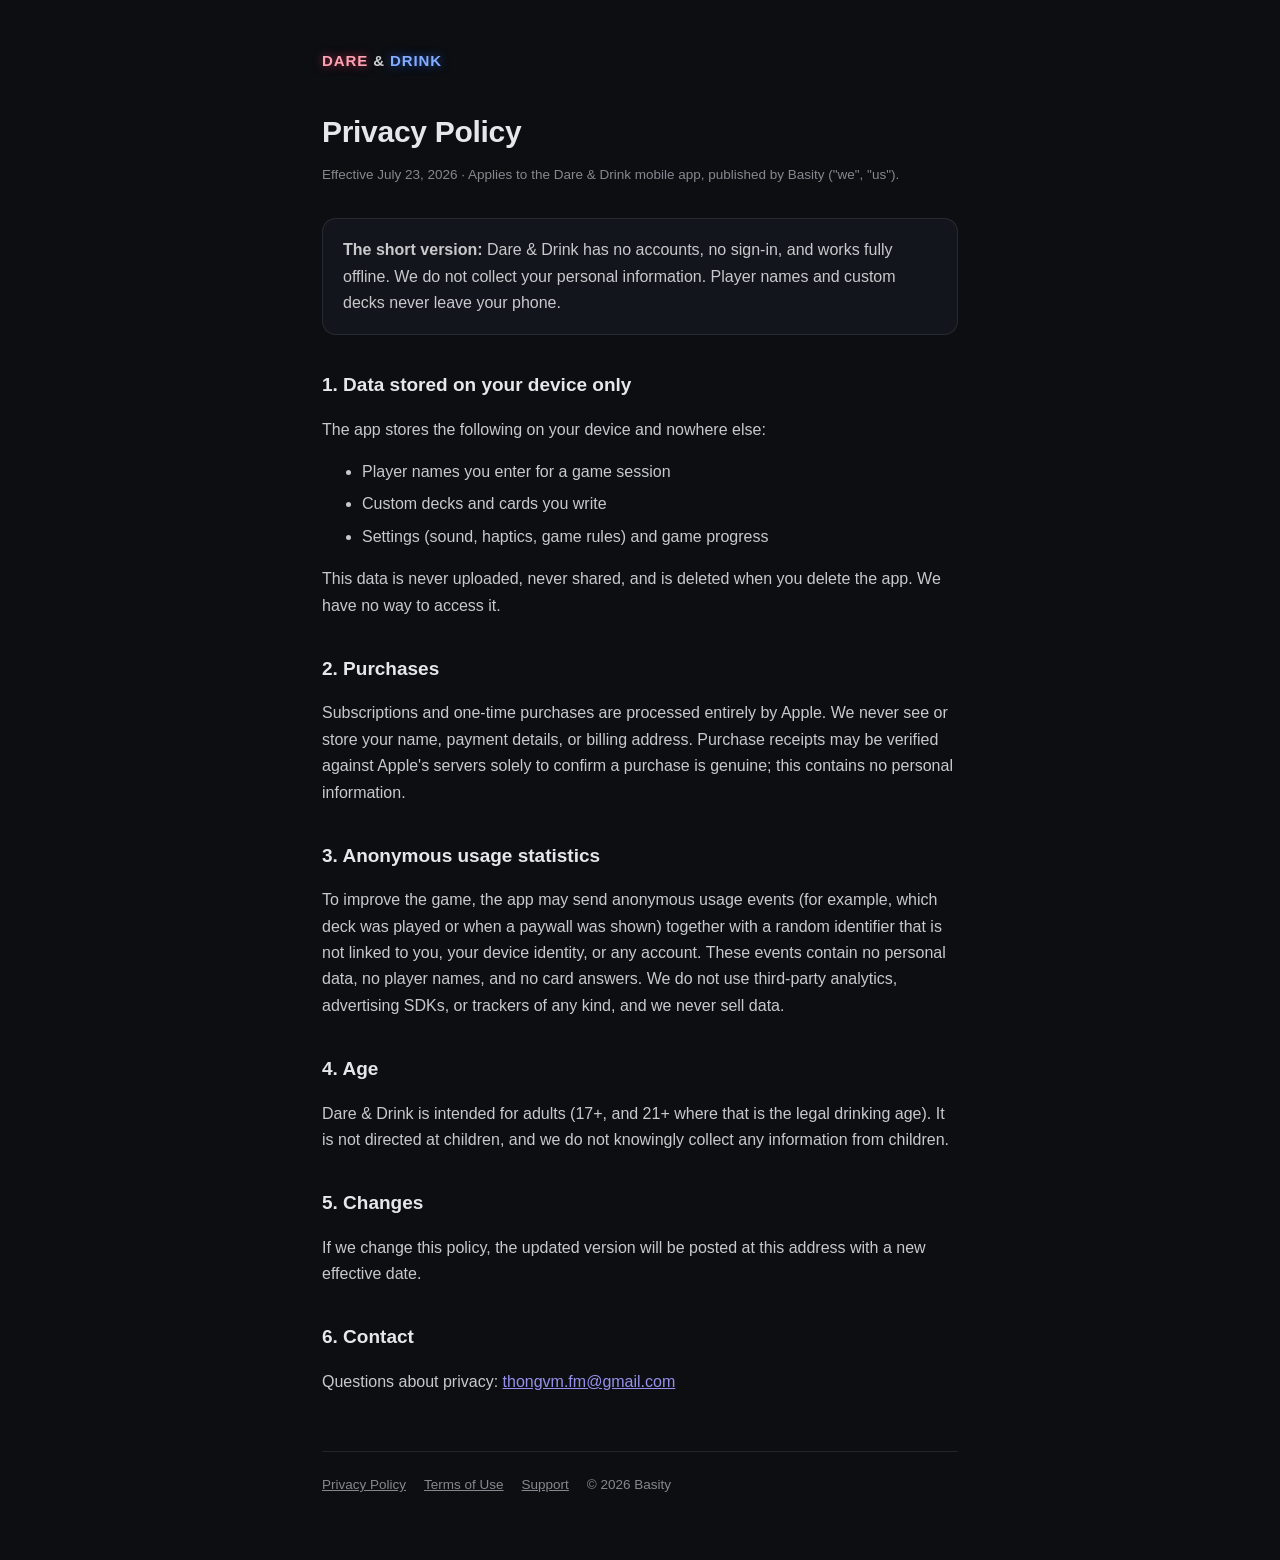
==== privacy/index.html @ f2ae45ce "site: privacy, terms, support pages" ====
<!doctype html>
<html lang="en">
<head>
<meta charset="utf-8">
<meta name="viewport" content="width=device-width, initial-scale=1">
<title>Privacy Policy — Dare &amp; Drink</title>
<link rel="stylesheet" href="/_style.css">
</head>
<body>
<div class="wrap">
  <header class="site">
    <a class="brand" href="/"><span class="d">DARE</span> <span class="amp">&amp;</span> <span class="k">DRINK</span></a>
  </header>

  <h1>Privacy Policy</h1>
  <p class="meta">Effective July 23, 2026 · Applies to the Dare &amp; Drink mobile app, published by Basity ("we", "us").</p>

  <div class="card">
    <p style="margin:0"><strong>The short version:</strong> Dare &amp; Drink has no
    accounts, no sign-in, and works fully offline. We do not collect your
    personal information. Player names and custom decks never leave your phone.</p>
  </div>

  <h2>1. Data stored on your device only</h2>
  <p>The app stores the following on your device and nowhere else:</p>
  <ul>
    <li>Player names you enter for a game session</li>
    <li>Custom decks and cards you write</li>
    <li>Settings (sound, haptics, game rules) and game progress</li>
  </ul>
  <p>This data is never uploaded, never shared, and is deleted when you delete
  the app. We have no way to access it.</p>

  <h2>2. Purchases</h2>
  <p>Subscriptions and one-time purchases are processed entirely by Apple. We
  never see or store your name, payment details, or billing address. Purchase
  receipts may be verified against Apple's servers solely to confirm a purchase
  is genuine; this contains no personal information.</p>

  <h2>3. Anonymous usage statistics</h2>
  <p>To improve the game, the app may send anonymous usage events (for example,
  which deck was played or when a paywall was shown) together with a random
  identifier that is not linked to you, your device identity, or any account.
  These events contain no personal data, no player names, and no card answers.
  We do not use third-party analytics, advertising SDKs, or trackers of any
  kind, and we never sell data.</p>

  <h2>4. Age</h2>
  <p>Dare &amp; Drink is intended for adults (17+, and 21+ where that is the
  legal drinking age). It is not directed at children, and we do not knowingly
  collect any information from children.</p>

  <h2>5. Changes</h2>
  <p>If we change this policy, the updated version will be posted at this
  address with a new effective date.</p>

  <h2>6. Contact</h2>
  <p>Questions about privacy: <a href="mailto:thongvm.fm@gmail.com">thongvm.fm@gmail.com</a></p>

  <footer class="site">
    <a href="/privacy/">Privacy Policy</a>
    <a href="/terms/">Terms of Use</a>
    <a href="/support/">Support</a>
    <span>© 2026 Basity</span>
  </footer>
</div>
</body>
</html>
---- _style.css ----
/* Basity.net — shared style (Dare & Drink legal pages) */
:root { color-scheme: dark; }
* { box-sizing: border-box; }
body {
  margin: 0; background: #0c0e12; color: #e7e7e9;
  font: 16px/1.65 -apple-system, BlinkMacSystemFont, "Segoe UI", Roboto, sans-serif;
}
.wrap { max-width: 680px; margin: 0 auto; padding: 48px 22px 64px; }
header.site { margin-bottom: 40px; }
.brand { font-weight: 700; letter-spacing: .06em; font-size: 15px; text-decoration: none; }
.brand .d { color: #fea2b3; text-shadow: 0 0 10px rgba(245,61,104,.6); }
.brand .amp { color: rgba(255,255,255,.8); }
.brand .k { color: #83adff; text-shadow: 0 0 10px rgba(41,112,254,.6); }
h1 { font-size: 30px; line-height: 1.2; margin: 0 0 6px; letter-spacing: -.01em; }
.meta { color: #85888e; font-size: 13.5px; margin-bottom: 32px; }
h2 { font-size: 19px; margin: 34px 0 10px; }
p, li { color: #c9c9cd; }
li { margin: 6px 0; }
a { color: #9591eb; }
.card {
  background: #12151b; border: 1px solid rgba(55,58,65,.6);
  border-radius: 14px; padding: 18px 20px; margin: 18px 0;
}
footer.site {
  margin-top: 56px; padding-top: 22px; font-size: 13.5px; color: #85888e;
  border-top: 1px solid rgba(55,58,65,.5);
  display: flex; gap: 18px; flex-wrap: wrap;
}
footer.site a { color: #85888e; }
.note { font-size: 13.5px; color: #85888e; }
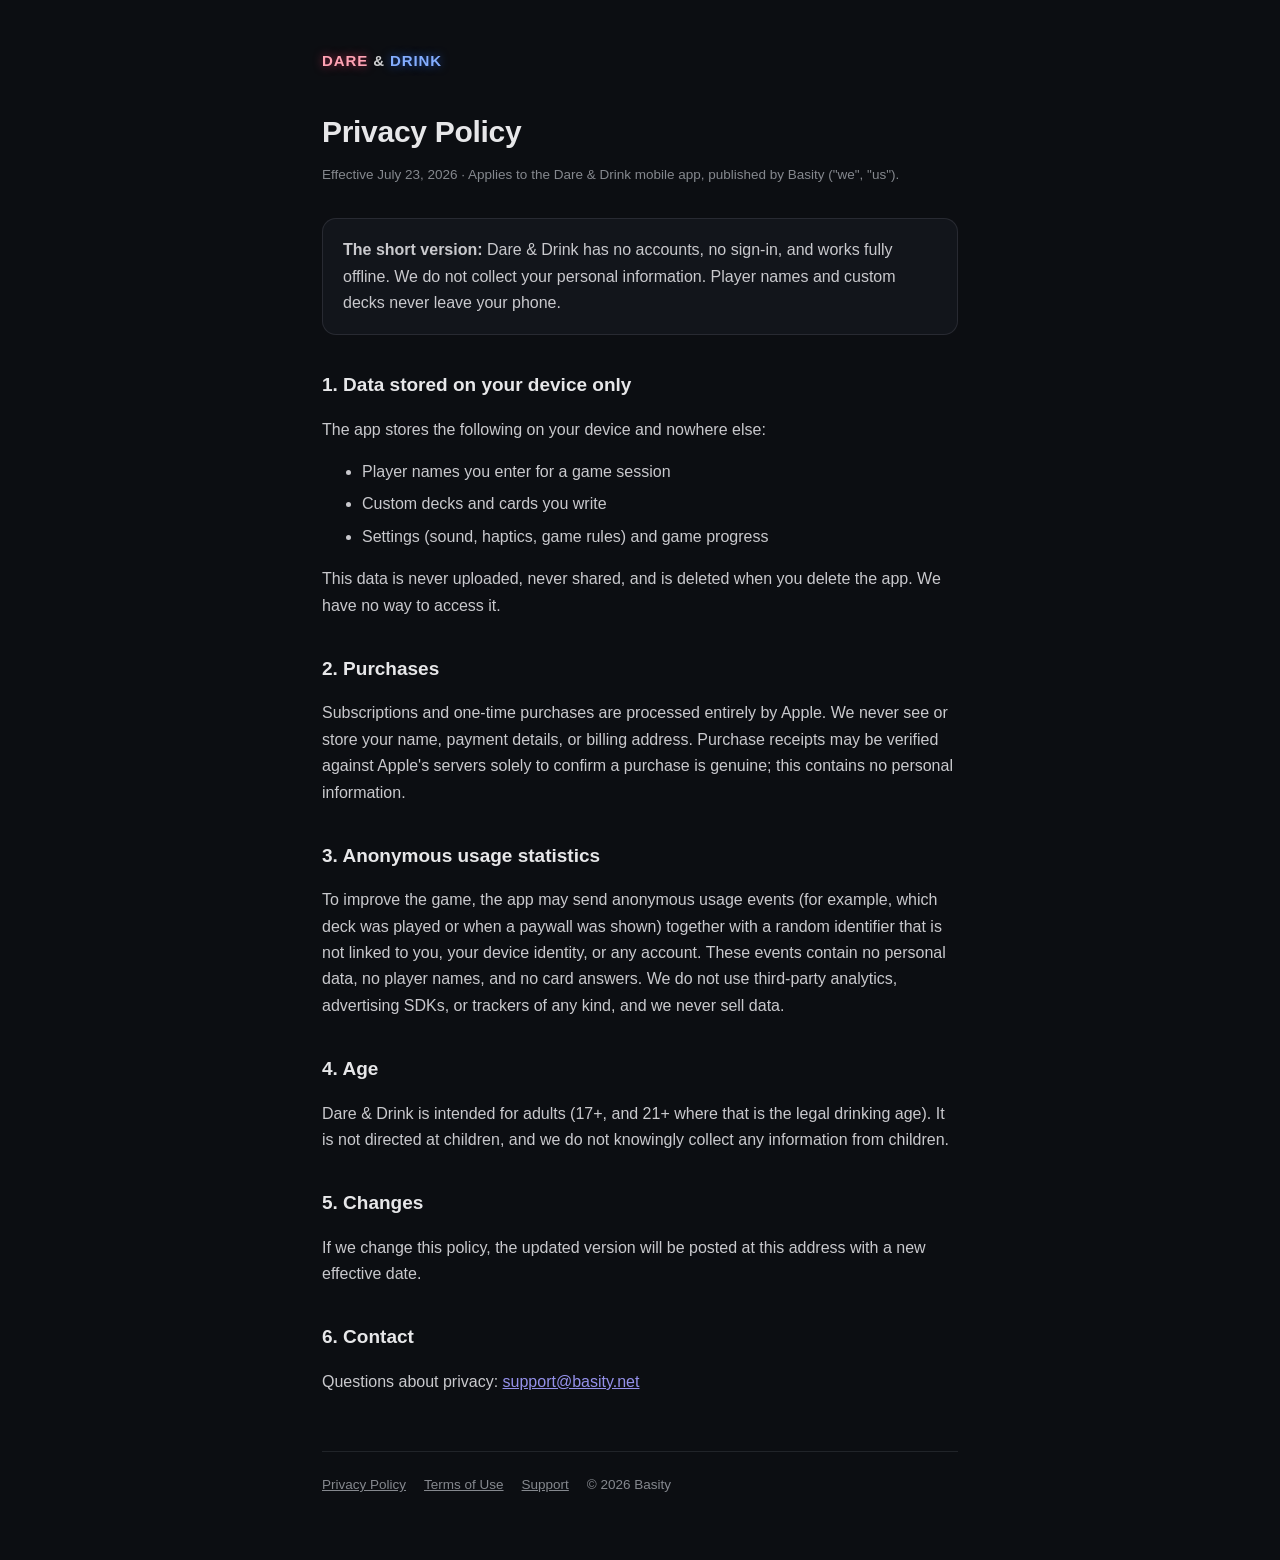
==== commit 815b5d00: "site: support email → support@basity.net" ====
--- a/privacy/index.html
+++ b/privacy/index.html
@@ -55,7 +55,7 @@
   address with a new effective date.</p>
 
   <h2>6. Contact</h2>
-  <p>Questions about privacy: <a href="mailto:thongvm.fm@gmail.com">thongvm.fm@gmail.com</a></p>
+  <p>Questions about privacy: <a href="mailto:support@basity.net">support@basity.net</a></p>
 
   <footer class="site">
     <a href="/privacy/">Privacy Policy</a>
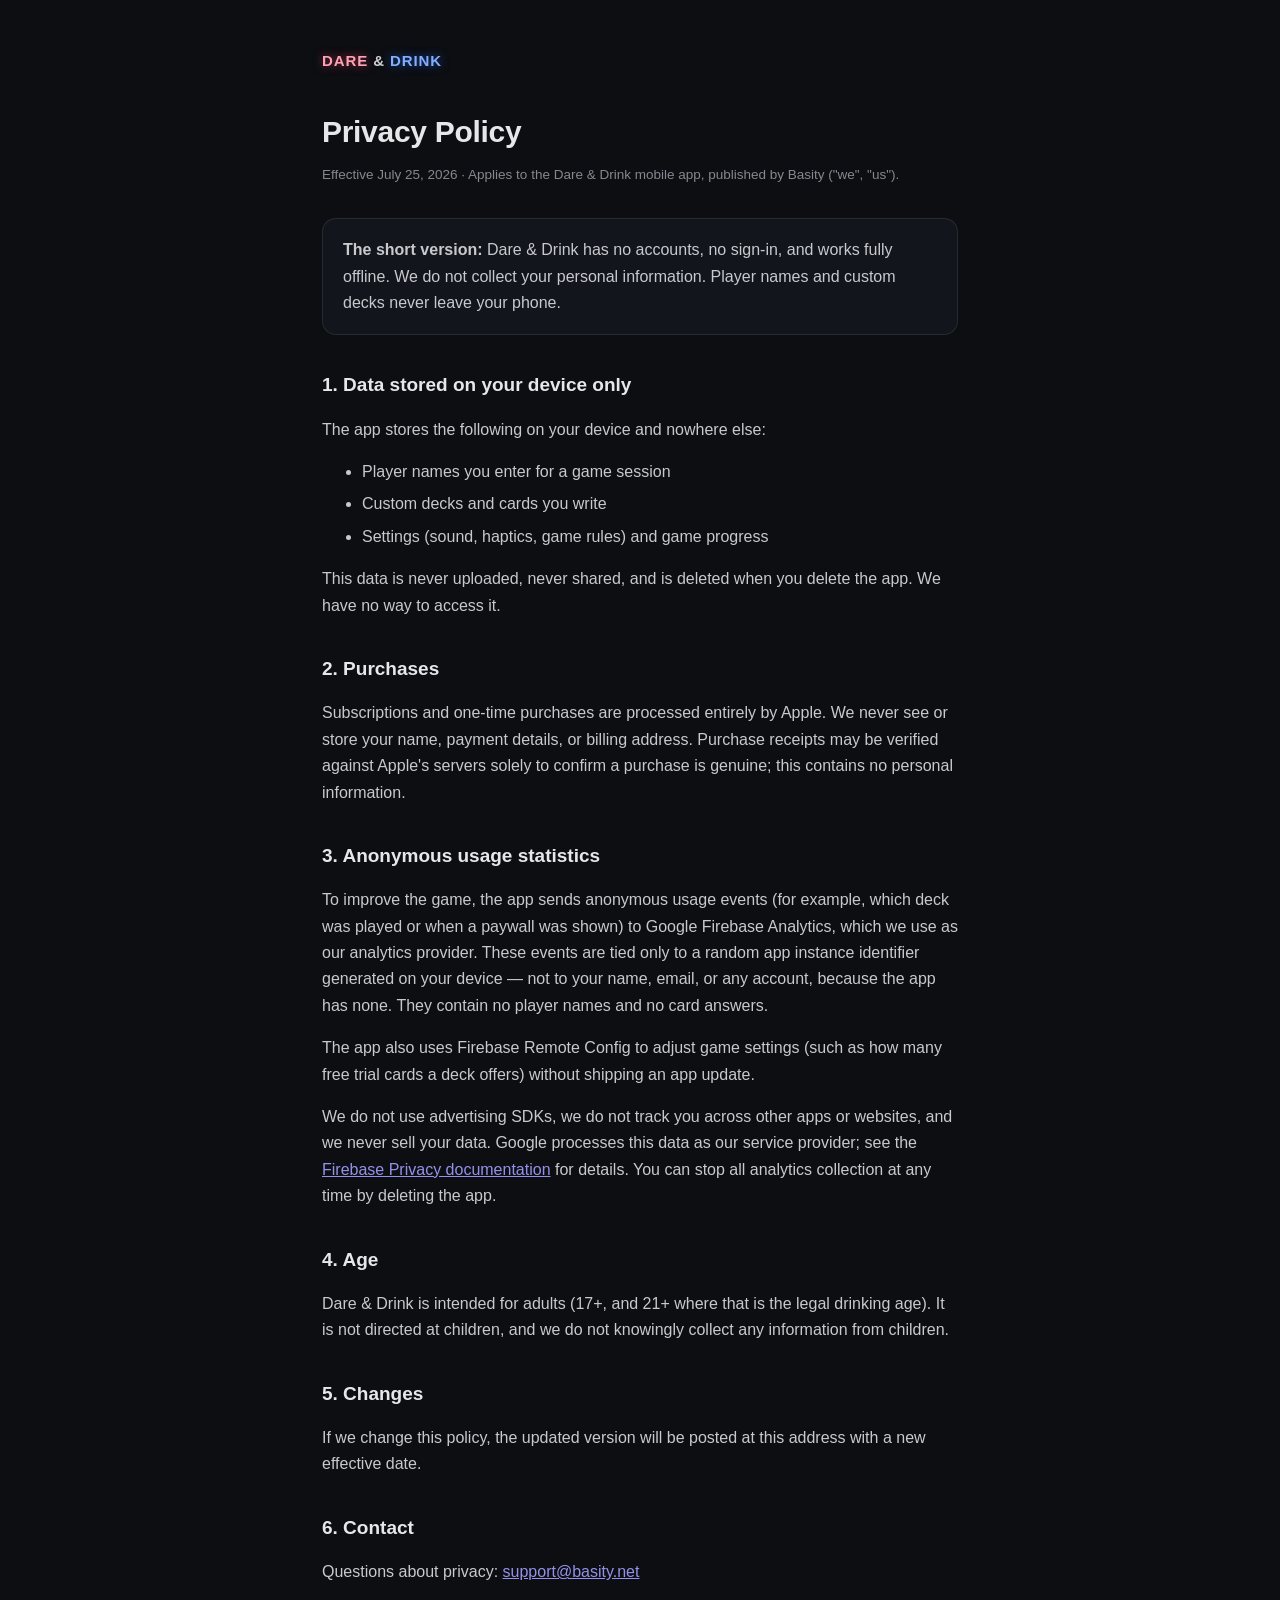
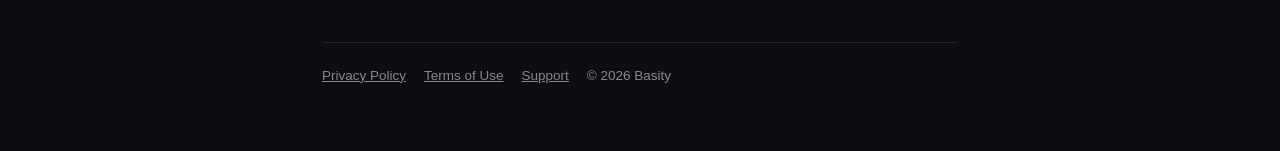
==== commit 5d37a8a4: "privacy: disclose Firebase Analytics + Remote Config" ====
--- a/privacy/index.html
+++ b/privacy/index.html
@@ -13,7 +13,7 @@
   </header>
 
   <h1>Privacy Policy</h1>
-  <p class="meta">Effective July 23, 2026 · Applies to the Dare &amp; Drink mobile app, published by Basity ("we", "us").</p>
+  <p class="meta">Effective July 25, 2026 · Applies to the Dare &amp; Drink mobile app, published by Basity ("we", "us").</p>
 
   <div class="card">
     <p style="margin:0"><strong>The short version:</strong> Dare &amp; Drink has no
@@ -38,12 +38,20 @@
   is genuine; this contains no personal information.</p>
 
   <h2>3. Anonymous usage statistics</h2>
-  <p>To improve the game, the app may send anonymous usage events (for example,
-  which deck was played or when a paywall was shown) together with a random
-  identifier that is not linked to you, your device identity, or any account.
-  These events contain no personal data, no player names, and no card answers.
-  We do not use third-party analytics, advertising SDKs, or trackers of any
-  kind, and we never sell data.</p>
+  <p>To improve the game, the app sends anonymous usage events (for example,
+  which deck was played or when a paywall was shown) to Google Firebase
+  Analytics, which we use as our analytics provider. These events are tied
+  only to a random app instance identifier generated on your device — not to
+  your name, email, or any account, because the app has none. They contain no
+  player names and no card answers.</p>
+  <p>The app also uses Firebase Remote Config to adjust game settings (such as
+  how many free trial cards a deck offers) without shipping an app update.</p>
+  <p>We do not use advertising SDKs, we do not track you across other apps or
+  websites, and we never sell your data. Google processes this data as our
+  service provider; see the
+  <a href="https://firebase.google.com/support/privacy">Firebase Privacy
+  documentation</a> for details. You can stop all analytics collection at any
+  time by deleting the app.</p>
 
   <h2>4. Age</h2>
   <p>Dare &amp; Drink is intended for adults (17+, and 21+ where that is the
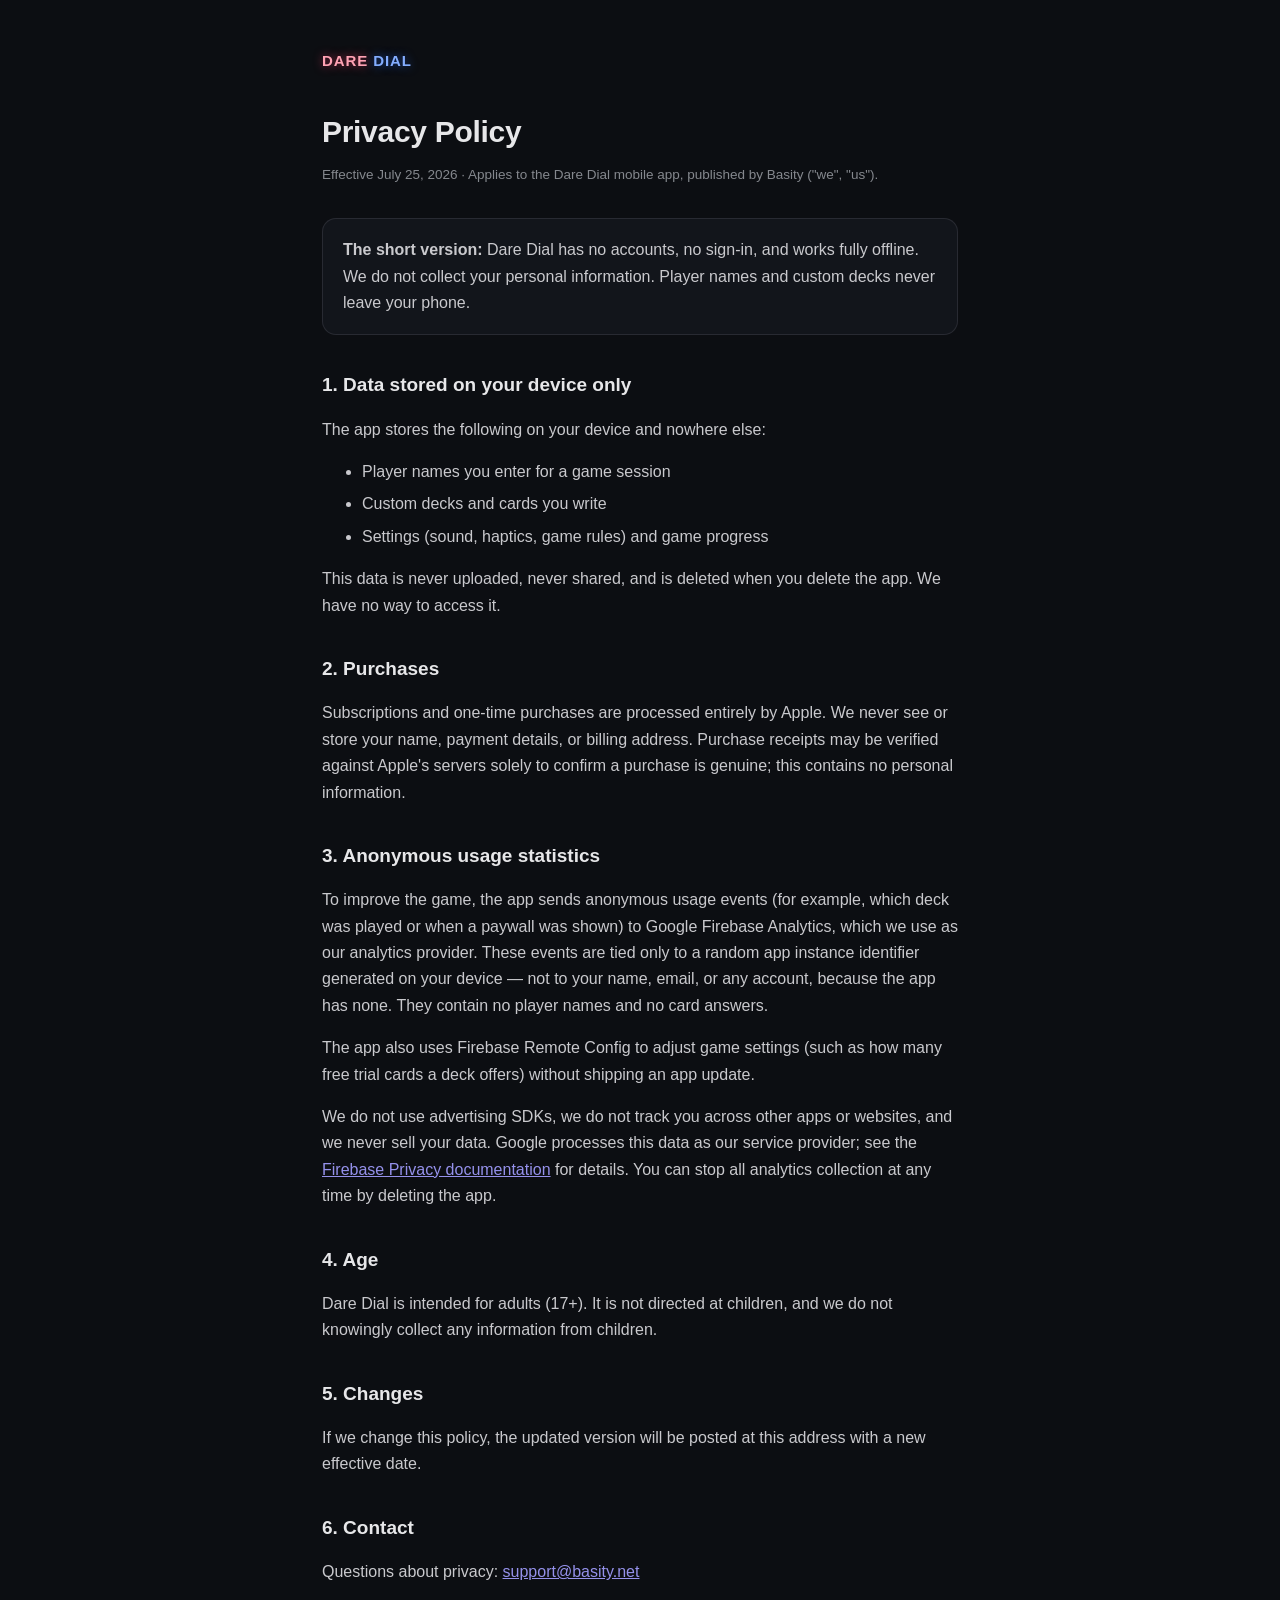
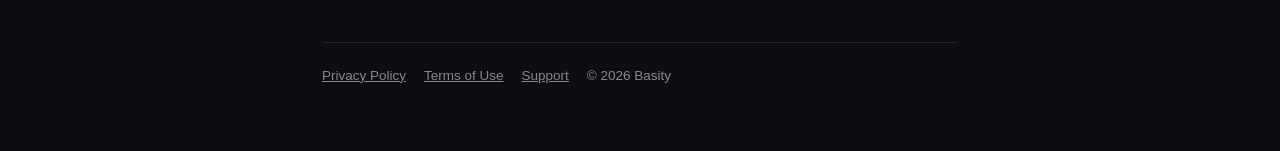
==== commit 051ec524: "fix: đổi thương hiệu Dare & Drink → Dare Dial, gỡ ngôn ngữ rượu khỏi legal pages" ====
--- a/privacy/index.html
+++ b/privacy/index.html
@@ -3,20 +3,20 @@
 <head>
 <meta charset="utf-8">
 <meta name="viewport" content="width=device-width, initial-scale=1">
-<title>Privacy Policy — Dare &amp; Drink</title>
+<title>Privacy Policy — Dare Dial</title>
 <link rel="stylesheet" href="/_style.css">
 </head>
 <body>
 <div class="wrap">
   <header class="site">
-    <a class="brand" href="/"><span class="d">DARE</span> <span class="amp">&amp;</span> <span class="k">DRINK</span></a>
+    <a class="brand" href="/"><span class="d">DARE</span> <span class="k">DIAL</span></a>
   </header>
 
   <h1>Privacy Policy</h1>
-  <p class="meta">Effective July 25, 2026 · Applies to the Dare &amp; Drink mobile app, published by Basity ("we", "us").</p>
+  <p class="meta">Effective July 25, 2026 · Applies to the Dare Dial mobile app, published by Basity ("we", "us").</p>
 
   <div class="card">
-    <p style="margin:0"><strong>The short version:</strong> Dare &amp; Drink has no
+    <p style="margin:0"><strong>The short version:</strong> Dare Dial has no
     accounts, no sign-in, and works fully offline. We do not collect your
     personal information. Player names and custom decks never leave your phone.</p>
   </div>
@@ -54,8 +54,8 @@
   time by deleting the app.</p>
 
   <h2>4. Age</h2>
-  <p>Dare &amp; Drink is intended for adults (17+, and 21+ where that is the
-  legal drinking age). It is not directed at children, and we do not knowingly
+  <p>Dare Dial is intended for adults (17+). It is not directed at children,
+  and we do not knowingly
   collect any information from children.</p>
 
   <h2>5. Changes</h2>
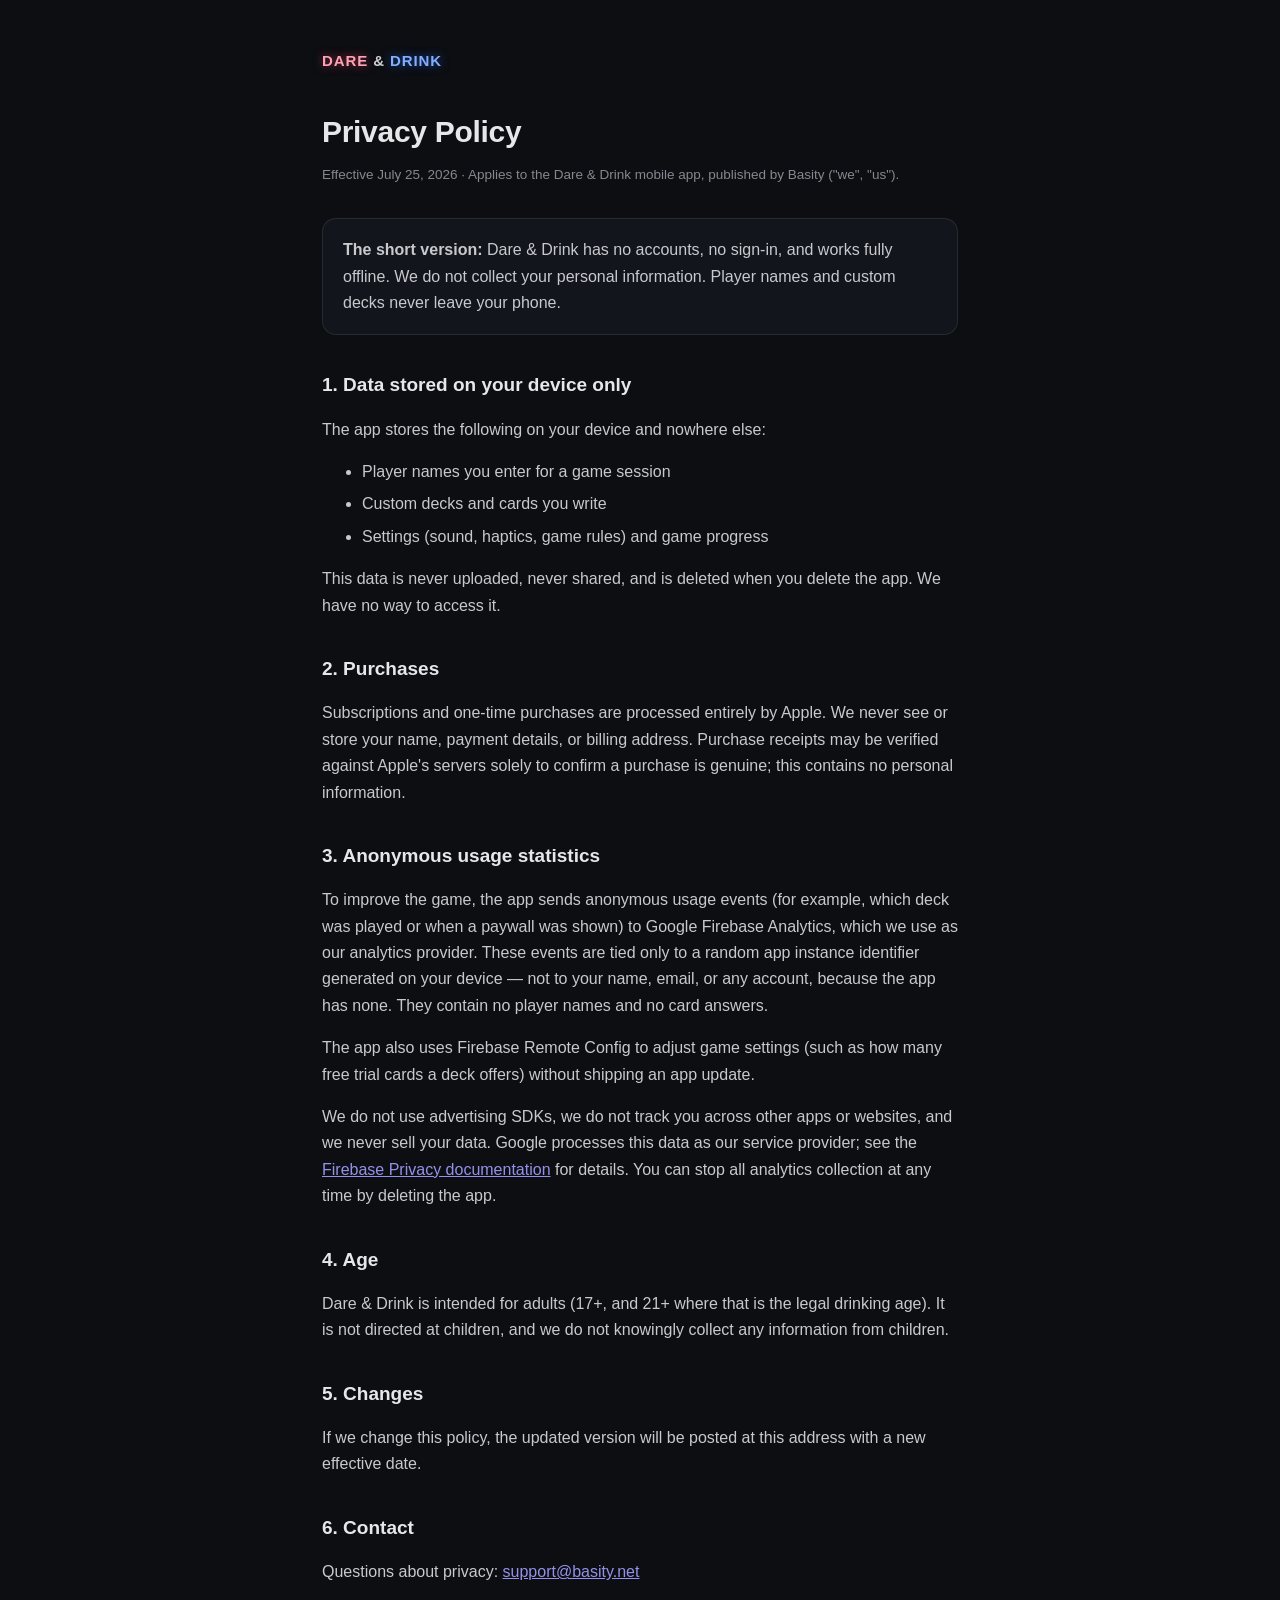
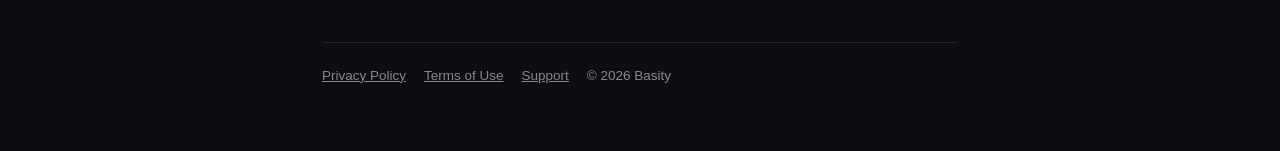
==== commit d43abfc0: "Revert "fix: đổi thương hiệu Dare & Drink → Dare Dial, gỡ ngôn ngữ rượu khỏi legal pages" This rever" ====
--- a/privacy/index.html
+++ b/privacy/index.html
@@ -3,20 +3,20 @@
 <head>
 <meta charset="utf-8">
 <meta name="viewport" content="width=device-width, initial-scale=1">
-<title>Privacy Policy — Dare Dial</title>
+<title>Privacy Policy — Dare &amp; Drink</title>
 <link rel="stylesheet" href="/_style.css">
 </head>
 <body>
 <div class="wrap">
   <header class="site">
-    <a class="brand" href="/"><span class="d">DARE</span> <span class="k">DIAL</span></a>
+    <a class="brand" href="/"><span class="d">DARE</span> <span class="amp">&amp;</span> <span class="k">DRINK</span></a>
   </header>
 
   <h1>Privacy Policy</h1>
-  <p class="meta">Effective July 25, 2026 · Applies to the Dare Dial mobile app, published by Basity ("we", "us").</p>
+  <p class="meta">Effective July 25, 2026 · Applies to the Dare &amp; Drink mobile app, published by Basity ("we", "us").</p>
 
   <div class="card">
-    <p style="margin:0"><strong>The short version:</strong> Dare Dial has no
+    <p style="margin:0"><strong>The short version:</strong> Dare &amp; Drink has no
     accounts, no sign-in, and works fully offline. We do not collect your
     personal information. Player names and custom decks never leave your phone.</p>
   </div>
@@ -54,8 +54,8 @@
   time by deleting the app.</p>
 
   <h2>4. Age</h2>
-  <p>Dare Dial is intended for adults (17+). It is not directed at children,
-  and we do not knowingly
+  <p>Dare &amp; Drink is intended for adults (17+, and 21+ where that is the
+  legal drinking age). It is not directed at children, and we do not knowingly
   collect any information from children.</p>
 
   <h2>5. Changes</h2>
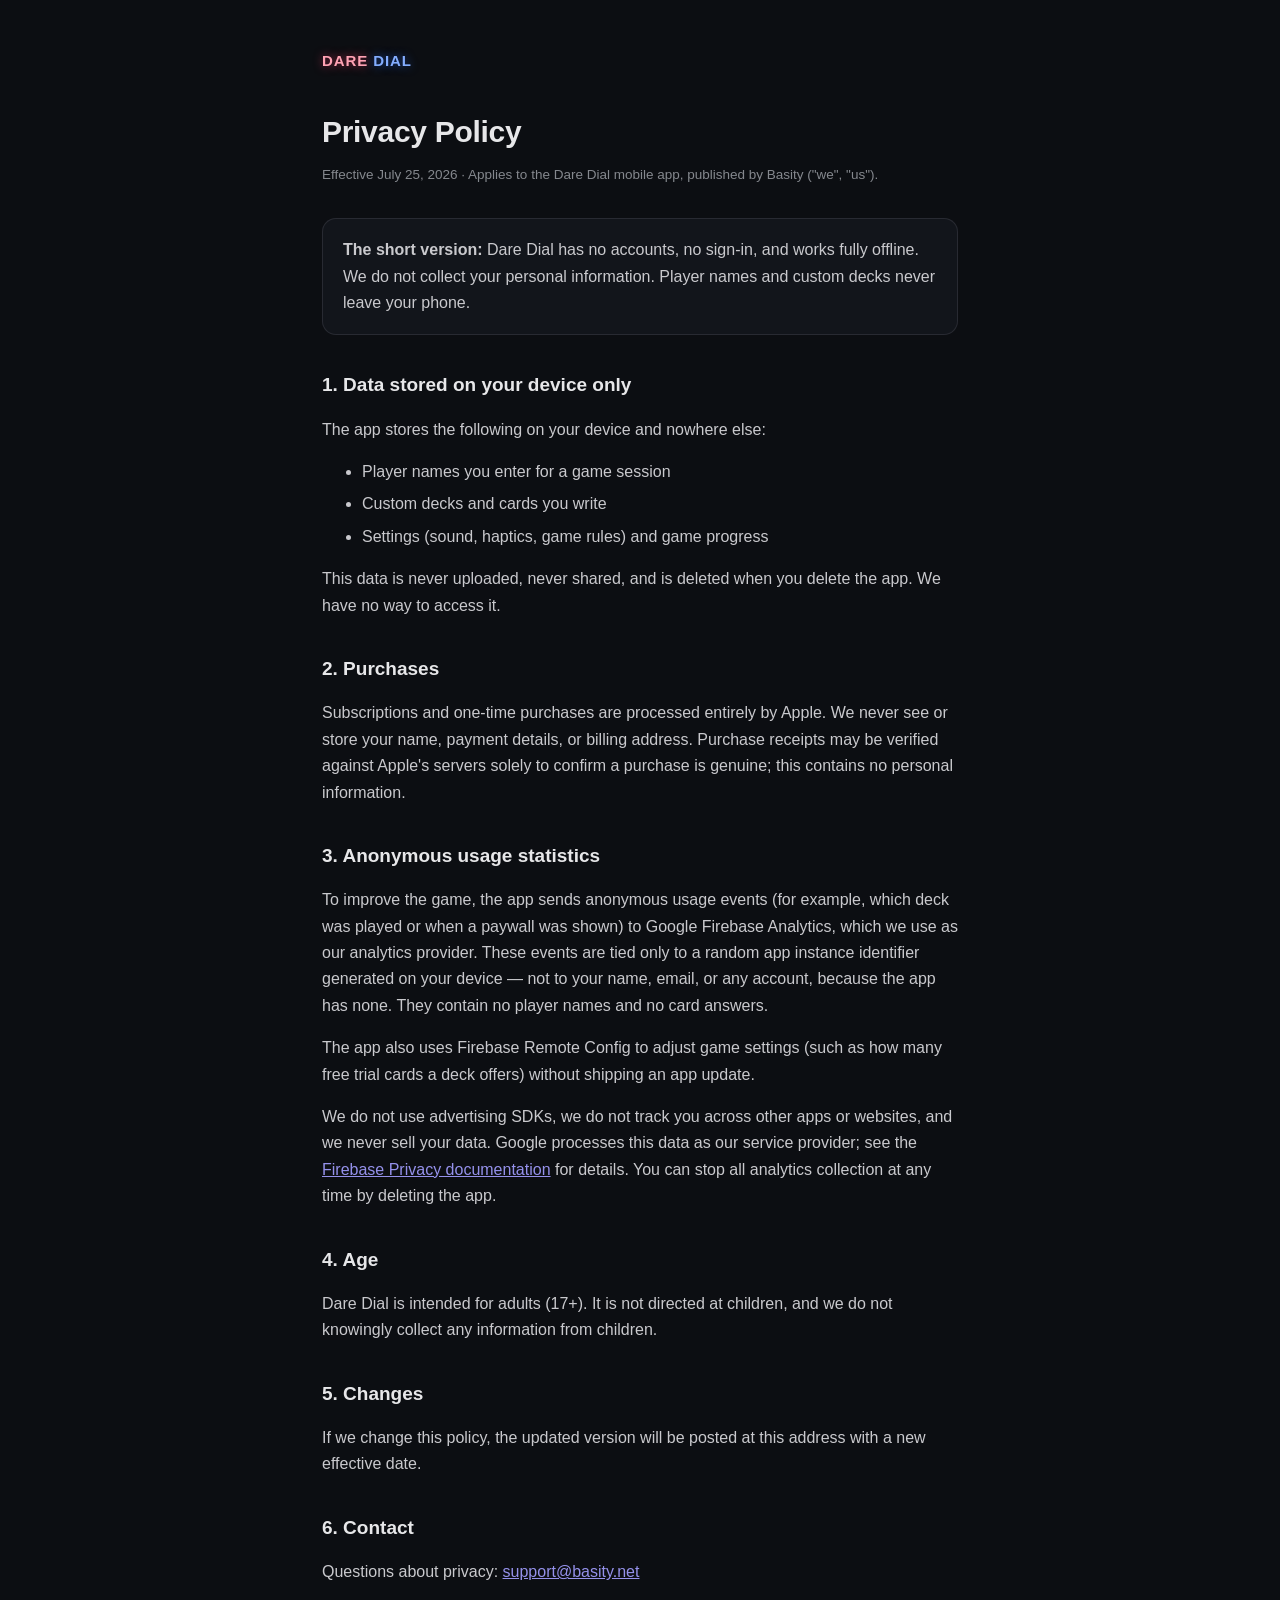
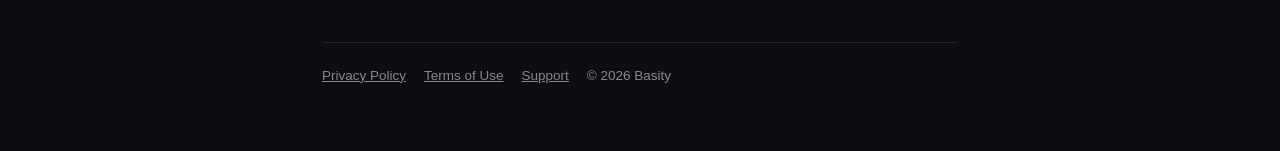
==== commit f4216380: "fix: đổi thương hiệu sang Dare Dial, gỡ ngôn ngữ rượu khỏi legal pages" ====
--- a/privacy/index.html
+++ b/privacy/index.html
@@ -3,20 +3,20 @@
 <head>
 <meta charset="utf-8">
 <meta name="viewport" content="width=device-width, initial-scale=1">
-<title>Privacy Policy — Dare &amp; Drink</title>
+<title>Privacy Policy — Dare Dial</title>
 <link rel="stylesheet" href="/_style.css">
 </head>
 <body>
 <div class="wrap">
   <header class="site">
-    <a class="brand" href="/"><span class="d">DARE</span> <span class="amp">&amp;</span> <span class="k">DRINK</span></a>
+    <a class="brand" href="/"><span class="d">DARE</span> <span class="k">DIAL</span></a>
   </header>
 
   <h1>Privacy Policy</h1>
-  <p class="meta">Effective July 25, 2026 · Applies to the Dare &amp; Drink mobile app, published by Basity ("we", "us").</p>
+  <p class="meta">Effective July 25, 2026 · Applies to the Dare Dial mobile app, published by Basity ("we", "us").</p>
 
   <div class="card">
-    <p style="margin:0"><strong>The short version:</strong> Dare &amp; Drink has no
+    <p style="margin:0"><strong>The short version:</strong> Dare Dial has no
     accounts, no sign-in, and works fully offline. We do not collect your
     personal information. Player names and custom decks never leave your phone.</p>
   </div>
@@ -54,8 +54,8 @@
   time by deleting the app.</p>
 
   <h2>4. Age</h2>
-  <p>Dare &amp; Drink is intended for adults (17+, and 21+ where that is the
-  legal drinking age). It is not directed at children, and we do not knowingly
+  <p>Dare Dial is intended for adults (17+). It is not directed at children,
+  and we do not knowingly
   collect any information from children.</p>
 
   <h2>5. Changes</h2>
--- a/_style.css
+++ b/_style.css
@@ -1,4 +1,4 @@
-/* Basity.net — shared style (Dare & Drink legal pages) */
+/* Basity.net — shared style (legal pages) */
 :root { color-scheme: dark; }
 * { box-sizing: border-box; }
 body {
